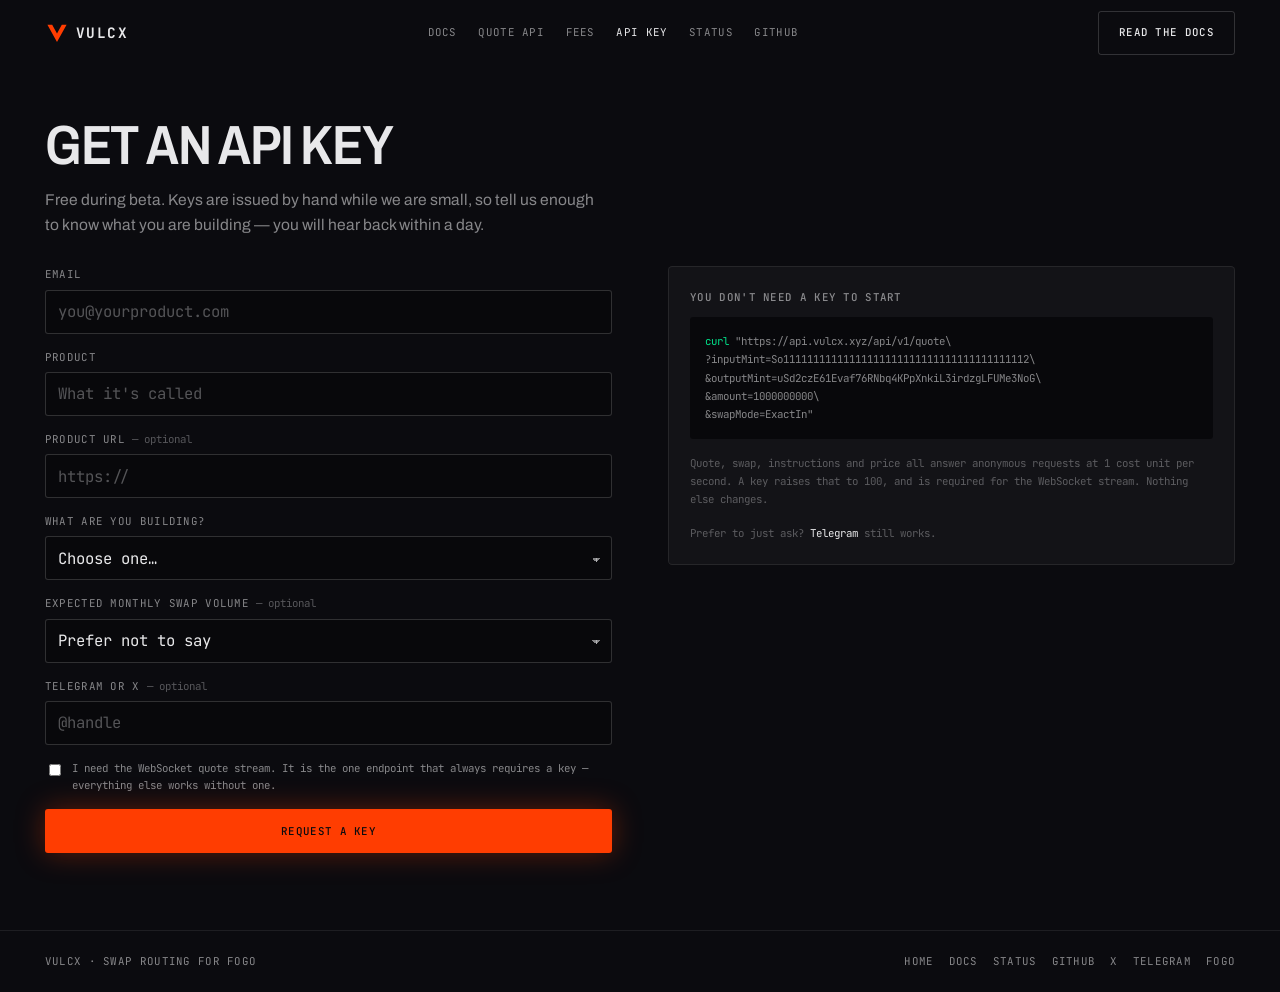
==== api-key/index.html @ 94f8bbf4 "Add the API-key request form Replaces "ask on Telegram" as the front door for a key. Posts to POST /" ====
<!doctype html>
<html lang="en">
<head>
<meta charset="utf-8">
<meta name="viewport" content="width=device-width, initial-scale=1">
<title>Get an API key — Vulcx</title>
<meta name="description" content="Request a free Vulcx API key. You do not need one to start — quote, swap, instructions and price all answer anonymous requests.">
<link rel="canonical" href="https://vulcx.xyz/api-key/">
<meta name="robots" content="index, follow">

<meta property="og:type" content="website">
<meta property="og:site_name" content="Vulcx">
<meta property="og:url" content="https://vulcx.xyz/api-key/">
<meta property="og:title" content="Get an API key — Vulcx">
<meta property="og:description" content="Free during beta. You do not need a key to start.">
<meta property="og:image" content="https://vulcx.xyz/assets/og.png">
<meta name="twitter:card" content="summary_large_image">
<meta name="twitter:site" content="@vulcx_xyz">

<link rel="icon" href="/favicon.ico" sizes="any">
<link rel="icon" href="/assets/icon-512.png" type="image/png" sizes="512x512">
<link rel="apple-touch-icon" href="/assets/apple-touch-icon.png">

<link rel="preconnect" href="https://fonts.googleapis.com">
<link rel="preconnect" href="https://fonts.gstatic.com" crossorigin>
<link rel="stylesheet" href="https://fonts.googleapis.com/css2?family=Archivo:wdth,wght@62..125,400..700&family=JetBrains+Mono:wght@400;500;700&display=swap">
<link rel="stylesheet" href="/design/tokens.css">

<style>
  *, *::before, *::after { box-sizing: border-box; }

  body { margin: 0;
    background: var(--vx-bg);
    color: var(--vx-fg);
    font-family: var(--vx-font-ui);
    font-size: var(--vx-text-body);
    line-height: 1.6;
    -webkit-font-smoothing: antialiased;
    display: flex; flex-direction: column; min-height: 100vh; }

  a { color: var(--vx-fg); text-decoration: none;
      transition: color var(--vx-dur) var(--vx-ease); }
  a:hover { color: var(--vx-ember); }

  h1 { font-family: var(--vx-font-display); font-weight: 600;
       letter-spacing: var(--vx-track-tight); margin: 0;
       font-size: var(--vx-text-h1); line-height: 0.94;
       font-stretch: var(--vx-wdth-display); text-transform: uppercase; }

  .shell { width: 100%; max-width: 104rem; margin: 0 auto;
           padding-inline: var(--vx-space-5); }

  /* nav / footer copied from index.html so the pages sit flush */
  .nav-in { display: flex; align-items: center; justify-content: space-between;
            gap: var(--vx-space-4); padding-block: var(--vx-space-2); }
  .brand { display: flex; align-items: center; gap: 0.6rem; }
  .brand span { font-family: var(--vx-font-mono); font-size: 1.2rem; font-weight: 700;
                letter-spacing: 0.1em; color: var(--vx-fg); }
  .nav-links { display: flex; align-items: center; gap: var(--vx-space-4); }
  .nav-links a { font-family: var(--vx-font-mono); font-size: var(--vx-text-label);
                 letter-spacing: var(--vx-track-label); text-transform: uppercase;
                 color: var(--vx-fg-muted); }
  .nav-links a:hover, .nav-links a[aria-current="page"] { color: var(--vx-fg); }

  .btn { display: inline-flex; align-items: center; justify-content: center; gap: 0.6rem;
         font-family: var(--vx-font-mono); font-size: var(--vx-text-label); font-weight: 500;
         letter-spacing: var(--vx-track-label); text-transform: uppercase;
         border-radius: var(--vx-r-chip); padding: 0.95rem 1.7rem; min-height: 44px;
         border: 1px solid transparent; cursor: pointer; white-space: nowrap;
         transition: background-color var(--vx-dur) var(--vx-ease),
                     border-color var(--vx-dur) var(--vx-ease); }
  .btn-primary { background: var(--vx-ember); color: var(--vx-fg-invert); box-shadow: var(--vx-mint-glow); }
  .btn-primary:hover { background: #FF5A28; }
  .btn-primary[disabled] { opacity: 0.55; cursor: default; box-shadow: none; }
  .btn-ghost { border-color: var(--vx-hairline-firm); color: var(--vx-fg); }
  .btn-ghost:hover { border-color: var(--vx-ember); color: var(--vx-ember); }

  footer { border-top: 1px solid var(--vx-hairline);
           padding-block: var(--vx-space-4); margin-top: auto; }
  .foot-in { display: flex; align-items: center; justify-content: space-between;
             gap: var(--vx-space-3); flex-wrap: wrap; }
  .foot-in a, .foot-in span { font-family: var(--vx-font-mono);
    font-size: var(--vx-text-label); letter-spacing: var(--vx-track-label);
    text-transform: uppercase; color: var(--vx-fg-muted); }
  .foot-in a:hover { color: var(--vx-ember); }
  .foot-links { display: flex; gap: var(--vx-space-3); flex-wrap: wrap; }

  /* ---- page ---- */
  main { padding-block: var(--vx-space-7) var(--vx-section); }
  .cols { display: grid; grid-template-columns: minmax(0, 1fr) minmax(0, 1fr);
          gap: var(--vx-space-7); align-items: start; margin-top: var(--vx-space-5); }

  .lede { max-width: 46rem; margin-top: var(--vx-space-3); color: var(--vx-fg-muted); }

  /* The "you don't need this" panel is deliberately the first thing beside
     the form. A key wall before the first call loses more integrations than
     any pricing page does. */
  .no-key { border: 1px solid var(--vx-hairline); border-radius: var(--vx-r-card);
            background: var(--vx-bg-raised); padding: var(--vx-space-4); }
  .no-key h2 { font-family: var(--vx-font-mono); font-size: var(--vx-text-label);
               letter-spacing: var(--vx-track-label); text-transform: uppercase;
               color: var(--vx-fg-muted); margin: 0 0 var(--vx-space-2); font-weight: 500; }
  pre { margin: 0; padding: var(--vx-space-3); overflow-x: auto;
        background: var(--vx-bg-inset); border-radius: var(--vx-r-chip);
        font-family: var(--vx-font-mono); font-size: var(--vx-text-label);
        line-height: 1.7; color: var(--vx-fg-muted); }
  pre .k { color: var(--vx-accent-2); }
  .no-key p { font-size: var(--vx-text-label); font-family: var(--vx-font-mono);
              color: var(--vx-fg-faint); line-height: 1.7; margin: var(--vx-space-3) 0 0; }

  form { display: flex; flex-direction: column; gap: var(--vx-space-3); }
  .field { display: flex; flex-direction: column; gap: 0.5rem; }
  label { font-family: var(--vx-font-mono); font-size: var(--vx-text-label);
          letter-spacing: var(--vx-track-label); text-transform: uppercase;
          color: var(--vx-fg-muted); }
  label .opt { text-transform: none; letter-spacing: 0; color: var(--vx-fg-faint); }

  input[type="text"], input[type="email"], input[type="url"], select {
    width: 100%; padding: 0.85rem 1rem; min-height: 44px;
    background: var(--vx-bg-inset); color: var(--vx-fg);
    border: 1px solid var(--vx-hairline-firm); border-radius: var(--vx-r-chip);
    font-family: var(--vx-font-mono); font-size: var(--vx-text-body);
    transition: border-color var(--vx-dur) var(--vx-ease); }
  input:focus, select:focus { outline: none; border-color: var(--vx-ember); }
  input::placeholder { color: var(--vx-fg-faint); }
  select { appearance: none; cursor: pointer;
           background-image: linear-gradient(45deg, transparent 50%, var(--vx-fg-muted) 50%),
                             linear-gradient(135deg, var(--vx-fg-muted) 50%, transparent 50%);
           background-position: calc(100% - 1.2rem) 55%, calc(100% - 0.85rem) 55%;
           background-size: 0.4rem 0.4rem, 0.4rem 0.4rem; background-repeat: no-repeat; }
  select option { background: var(--vx-bg-raised); color: var(--vx-fg); }

  .check { display: flex; align-items: flex-start; gap: 0.7rem; cursor: pointer; }
  .check input { margin-top: 0.35rem; accent-color: var(--vx-ember); width: 1rem; height: 1rem; }
  .check span { font-size: var(--vx-text-label); font-family: var(--vx-font-mono);
                color: var(--vx-fg-muted); line-height: 1.6; text-transform: none;
                letter-spacing: 0; }

  /* Honeypot: off-screen rather than display:none, which some bots skip. */
  .hp { position: absolute; left: -9999px; width: 1px; height: 1px;
        overflow: hidden; }

  .msg { font-family: var(--vx-font-mono); font-size: var(--vx-text-label);
         line-height: 1.7; padding: var(--vx-space-3);
         border-radius: var(--vx-r-chip); border: 1px solid var(--vx-hairline-firm); }
  .msg.err { border-color: var(--vx-danger); color: var(--vx-fg); }
  .msg.ok  { border-color: var(--vx-success); color: var(--vx-fg); }
  .msg[hidden] { display: none; }

  .done { border: 1px solid var(--vx-success); border-radius: var(--vx-r-card);
          background: var(--vx-bg-raised); padding: var(--vx-space-4); }
  .done h2 { font-family: var(--vx-font-display); font-size: var(--vx-text-h3);
             margin: 0 0 var(--vx-space-2); }
  .done p { color: var(--vx-fg-muted); margin: 0 0 var(--vx-space-3); }

  @media (max-width: 860px) {
    h1 { font-size: 3rem; }
    .shell { padding-inline: 1.3rem; }
    .nav-links { display: none; }
    .cols { grid-template-columns: 1fr; gap: var(--vx-space-5); }
  }
  @media (prefers-reduced-motion: reduce) { * { animation: none !important; transition: none !important; } }
</style>
</head>
<body>

<nav class="nav">
  <div class="shell nav-in">
    <a class="brand" href="/">
      <svg width="24" height="24" viewBox="0 0 24 24" fill="none" aria-hidden="true">
        <path fill="#FF3D01" d="M2.4 3.8 12 21.1 21.6 3.8h-4.8L12 12.5 7.2 3.8Z"/>
      </svg>
      <span>VULCX</span>
    </a>
    <div class="nav-links">
      <a href="https://docs.vulcx.xyz">Docs</a>
      <a href="/#endpoints">Quote API</a>
      <a href="/#fees">Fees</a>
      <a href="/api-key/" aria-current="page">API key</a>
      <a href="/status/">Status</a>
      <a href="https://github.com/vulcx">GitHub</a>
    </div>
    <a class="btn btn-ghost" href="https://docs.vulcx.xyz">Read the docs</a>
  </div>
</nav>

<main class="shell">
  <h1>Get an API key</h1>
  <p class="lede">Free during beta. Keys are issued by hand while we are small, so tell us
    enough to know what you are building — you will hear back within a day.</p>

  <div class="cols">
    <div>
      <form id="form" novalidate>
        <div class="field">
          <label for="email">Email</label>
          <input id="email" name="email" type="email" required autocomplete="email"
                 placeholder="you@yourproduct.com">
        </div>

        <div class="field">
          <label for="productName">Product</label>
          <input id="productName" name="productName" type="text" required maxlength="120"
                 placeholder="What it's called">
        </div>

        <div class="field">
          <label for="productUrl">Product URL <span class="opt">— optional</span></label>
          <input id="productUrl" name="productUrl" type="url" maxlength="300"
                 placeholder="https://">
        </div>

        <div class="field">
          <label for="buildType">What are you building?</label>
          <select id="buildType" name="buildType" required>
            <option value="">Choose one…</option>
            <option value="wallet">A wallet with a swap surface</option>
            <option value="terminal_bot">A trading terminal or bot</option>
            <option value="data">A data or analytics product with a trade button</option>
            <option value="protocol">A protocol that needs routing internally</option>
            <option value="small_dapp">A dApp, launchpad, or NFT tooling</option>
            <option value="personal">A personal project, or just trying it out</option>
          </select>
        </div>

        <div class="field">
          <label for="volumeBand">Expected monthly swap volume <span class="opt">— optional</span></label>
          <select id="volumeBand" name="volumeBand">
            <option value="">Prefer not to say</option>
            <option value="under-10k">Under $10k</option>
            <option value="10k-100k">$10k – $100k</option>
            <option value="100k-1m">$100k – $1M</option>
            <option value="over-1m">Over $1M</option>
          </select>
        </div>

        <div class="field">
          <label for="contact">Telegram or X <span class="opt">— optional</span></label>
          <input id="contact" name="contact" type="text" maxlength="120" placeholder="@handle">
        </div>

        <label class="check">
          <input id="needsStream" name="needsStream" type="checkbox">
          <span>I need the WebSocket quote stream. It is the one endpoint that always
                requires a key — everything else works without one.</span>
        </label>

        <div class="hp" aria-hidden="true">
          <label for="website">Leave this field empty</label>
          <input id="website" name="website" type="text" tabindex="-1" autocomplete="off">
        </div>

        <div class="msg err" id="error" role="alert" hidden></div>

        <button class="btn btn-primary" id="submit" type="submit">Request a key</button>
      </form>

      <div class="done" id="done" hidden>
        <h2>Request received.</h2>
        <p id="doneNote">We will email the key within a day. In the meantime the API
          already works without one — the call on the right runs right now.</p>
        <a class="btn btn-ghost" href="https://docs.vulcx.xyz/get-started/introduction">Start reading</a>
      </div>
    </div>

    <aside class="no-key">
      <h2>You don't need a key to start</h2>
      <pre><span class="k">curl</span> "https://api.vulcx.xyz/api/v1/quote\
?inputMint=So11111111111111111111111111111111111111112\
&amp;outputMint=uSd2czE61Evaf76RNbq4KPpXnkiL3irdzgLFUMe3NoG\
&amp;amount=1000000000\
&amp;swapMode=ExactIn"</pre>
      <p>Quote, swap, instructions and price all answer anonymous requests at 1 cost
         unit per second. A key raises that to 100, and is required for the WebSocket
         stream. Nothing else changes.</p>
      <p>Prefer to just ask? <a href="https://t.me/vulcxsupport">Telegram</a> still works.</p>
    </aside>
  </div>
</main>

<footer>
  <div class="shell foot-in">
    <span>Vulcx · Swap routing for Fogo</span>
    <div class="foot-links">
      <a href="/">Home</a>
      <a href="https://docs.vulcx.xyz">Docs</a>
      <a href="/status/">Status</a>
      <a href="https://github.com/vulcx" rel="me">GitHub</a>
      <a href="https://x.com/vulcx_xyz" rel="me">X</a>
      <a href="https://t.me/vulcxsupport" rel="me">Telegram</a>
      <a href="https://fogo.io">Fogo</a>
    </div>
  </div>
</footer>

<script>
(function () {
  'use strict';

  var ENDPOINT = 'https://license.vulcx.xyz/key-requests';

  var form   = document.getElementById('form');
  var errBox = document.getElementById('error');
  var done   = document.getElementById('done');
  var submit = document.getElementById('submit');

  function fail(msg) {
    errBox.textContent = msg;
    errBox.hidden = false;
  }

  form.addEventListener('submit', function (e) {
    e.preventDefault();
    errBox.hidden = true;

    var payload = {
      email:       document.getElementById('email').value.trim(),
      productName: document.getElementById('productName').value.trim(),
      productUrl:  document.getElementById('productUrl').value.trim(),
      buildType:   document.getElementById('buildType').value,
      volumeBand:  document.getElementById('volumeBand').value,
      contact:     document.getElementById('contact').value.trim(),
      needsStream: document.getElementById('needsStream').checked,
      website:     document.getElementById('website').value
    };

    // Check here too so an obvious miss costs no round trip; the server
    // validates the same things regardless.
    if (!payload.email || payload.email.indexOf('@') < 1) {
      return fail('A valid email is required — it is where the key goes.');
    }
    if (!payload.productName) { return fail('Tell us what the product is called.'); }
    if (!payload.buildType)   { return fail('Pick what you are building.'); }

    submit.disabled = true;
    submit.textContent = 'Sending…';

    fetch(ENDPOINT, {
      method: 'POST',
      headers: { 'Content-Type': 'application/json' },
      body: JSON.stringify(payload)
    })
      .then(function (r) {
        return r.json().catch(function () { return {}; }).then(function (body) {
          if (r.ok) { return body; }
          throw new Error(body.error || ('Request failed (' + r.status + ')'));
        });
      })
      .then(function () {
        form.hidden = true;
        done.hidden = false;
        done.scrollIntoView({ block: 'nearest' });
      })
      .catch(function (err) {
        submit.disabled = false;
        submit.textContent = 'Request a key';
        fail(err.message + ' — or just ask on Telegram: t.me/vulcxsupport');
      });
  });
})();
</script>

</body>
</html>
---- design/tokens.css ----
/* Vulcx design tokens — dark terminal.
   Rewritten 2026-08-29. Third system: the light editorial pass (x402.org) is
   reverted. It failed for a specific reason worth recording — every surface
   was white separated by 13%-opacity hairlines, so the page had no mass and
   no focal point, and a 400-weight serif reads "neutral standard" when this
   product competes on execution quality.

   What survived from that pass: the stat row, code-as-proof, and the habit of
   flat surfaces over glass. What came back: a dark ground and the ember.

   This is NOT the original #080420 Fogo system. That indigo was soft and
   brand-inherited; this ground is near-black and harder, and the ember is the
   only chromatic thing above the fold. Density is the point — a router is
   judged on numbers, so the page is built to carry them.

   Token NAMES are unchanged across all three systems so swap-panel.js (which
   reads --vx-accent-1..4) and the page CSS keep resolving. Role notes below. */

:root {
  /* ---- Fluid root. Everything below is rem, so the page scales as one unit.
         0.787vw ≈ 11.9px @ 1512. Unchanged across all three systems. ---- */
  font-size: clamp(0.75rem, 0.787vw, 1rem);

  /* ---- Ground ---- */
  --vx-bg:            #0B0B0F;   /* near-black, faintly cool */
  --vx-bg-raised:     #131317;   /* cards, the lit panel */
  --vx-bg-inset:      #08080B;   /* code wells, input rows — recessed, not raised */
  --vx-bg-invert:     #E8E8EA;
  --vx-glass:         #131317;   /* flat fill; the name is historical */
  --vx-hairline:      rgba(255, 255, 255, 0.08);
  --vx-hairline-firm: rgba(255, 255, 255, 0.16);

  /* ---- Ember. Back to full saturation: #FF3D01 needed darkening to hold on
         white, and does not here. It is the only accent above the fold. ---- */
  --vx-ember:         #FF3D01;
  --vx-ember-soft:    rgba(255, 61, 1, 0.12);
  --vx-ember-glow:    0 0 3rem rgba(255, 61, 1, 0.30);

  /* ---- Strong fill. On this ground the "execute" colour is the ember, so
         --vx-mint (the fill role) and --vx-ember coincide. Kept separate
         because they diverge again in any light system. ---- */
  --vx-mint:          #FF3D01;
  --vx-mint-text:     #FF7A47;
  --vx-mint-glow:     0 0 2.4rem rgba(255, 61, 1, 0.34);

  /* ---- Ink. Off-white, not #FFF: pure white on near-black vibrates. ---- */
  --vx-fg:            #E8E8EA;
  --vx-fg-muted:      rgba(232, 232, 234, 0.56);
  --vx-fg-faint:      rgba(232, 232, 234, 0.34);
  --vx-fg-invert:     #0B0B0F;

  /* ---- Route / chart accents (use in this order).
         Deliberately excludes the ember: a leg tinted like the CTA competes
         with it. These are the four hues that stay legible on #131317. ---- */
  --vx-accent-1:      #3D8BFF;
  --vx-accent-2:      #00E28A;
  --vx-accent-3:      #C77DFF;
  --vx-accent-4:      #FFB800;

  /* ---- Semantic. Warnings are amber, not ember — an ember warning on this
         page looks like a call to action. ---- */
  --vx-success:       #00E28A;
  --vx-warn:          #FFB800;
  --vx-danger:        #FF3D01;

  /* ---- Signature: the ember rail down the left edge of the hero, and the
         bloom behind the live panel. Both motivated by the panel being the
         only thing on the page that is actually running. ---- */
  --vx-rail:          linear-gradient(180deg, #FF3D01 0%, rgba(255,61,1,0) 82%);
  --vx-horizon:       radial-gradient(60% 60% at 62% 42%,
                        rgba(255,61,1,0.16) 0%, rgba(255,61,1,0) 70%);

  /* ---- Type ----
         Archivo carries a width axis, so the display face can be condensed
         without a second family. JetBrains Mono for anything the machine
         said — which on this page is most of the interface. */
  --vx-font-display: "Archivo", "Helvetica Neue", system-ui, sans-serif;
  --vx-font-ui:      "Archivo", system-ui, -apple-system, sans-serif;
  --vx-font-mono:    "JetBrains Mono", ui-monospace, "SF Mono", monospace;

  --vx-wdth-display: 82%;  /* condensed, for the hero */
  --vx-wdth-head:    88%;  /* section heads sit between display and UI */
  --vx-wdth-ui:      100%;

  --vx-text-display: 6.4rem;   /* ~76px */
  --vx-text-h1:      4.6rem;   /* ~55px */
  --vx-text-h2:      3.0rem;   /* ~36px */
  --vx-text-h3:      1.55rem;  /* ~18px */
  --vx-text-body:    1.3rem;   /* ~15px — denser than the editorial pass */
  --vx-text-label:   0.9rem;   /* ~11px */
  --vx-text-num:     1.25rem;  /* ~15px */

  --vx-track-tight:  -0.022em;
  --vx-track-label:   0.12em;

  /* ---- Space. Tighter than either previous system: the editorial pass left
         190px between sections of short copy and the page read as thin. ---- */
  --vx-space-1: 0.55rem;  --vx-space-2: 0.9rem;  --vx-space-3: 1.25rem;
  --vx-space-4: 1.8rem;   --vx-space-5: 2.4rem;  --vx-space-6: 3.4rem;
  --vx-space-7: 4.6rem;
  --vx-section:  6.4rem;
  --vx-section-hero: 7.5rem;

  /* ---- Radii. Terminal, so nearly square. ---- */
  --vx-r-pill:  999px;    /* dots, tracks, status chips only */
  --vx-r-card:  0.35rem;
  --vx-r-panel: 0.35rem;
  --vx-r-chip:  0.25rem;

  /* ---- Motion. Fast — this register should feel like a tool, not a page. ---- */
  --vx-ease: cubic-bezier(0.22, 1, 0.36, 1);
  --vx-dur:  0.18s;
}

/* Every number on the page. Quotes must not reflow while refreshing. */
.vx-num {
  font-family: var(--vx-font-mono);
  font-variant-numeric: tabular-nums;
  font-size: var(--vx-text-num);
  font-weight: 500;
}

/* Uppercase micro-label — mono again. In the editorial system this moved to a
   tracked-out sans; here mono is the interface voice and it moves back. */
.vx-label {
  font-family: var(--vx-font-mono);
  font-size: var(--vx-text-label);
  font-weight: 500;
  letter-spacing: var(--vx-track-label);
  text-transform: uppercase;
}
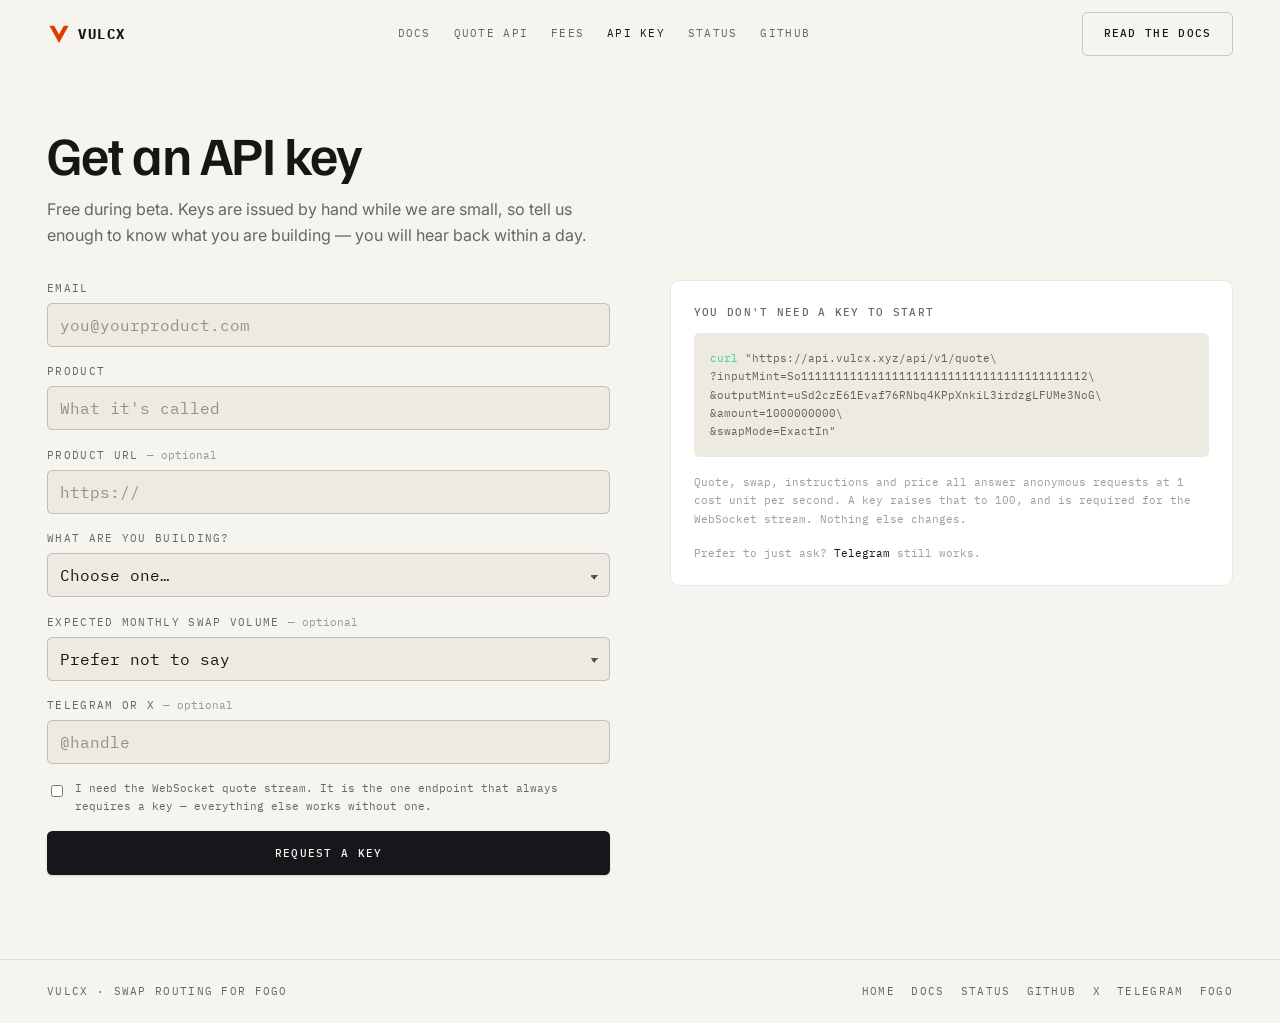
==== commit 99af7588: "Fourth system: warm paper, dark anchor The dark terminal was competent and completely anonymous. Its" ====
--- a/api-key/index.html
+++ b/api-key/index.html
@@ -23,7 +23,7 @@
 
 <link rel="preconnect" href="https://fonts.googleapis.com">
 <link rel="preconnect" href="https://fonts.gstatic.com" crossorigin>
-<link rel="stylesheet" href="https://fonts.googleapis.com/css2?family=Archivo:wdth,wght@62..125,400..700&family=JetBrains+Mono:wght@400;500;700&display=swap">
+<link rel="stylesheet" href="https://fonts.googleapis.com/css2?family=Familjen+Grotesk:wght@400;500;600;700&family=Inter:wght@400;500;600&family=IBM+Plex+Mono:wght@400;500&display=swap">
 <link rel="stylesheet" href="/design/tokens.css">
 
 <style>
@@ -44,8 +44,8 @@
 
   h1 { font-family: var(--vx-font-display); font-weight: 600;
        letter-spacing: var(--vx-track-tight); margin: 0;
-       font-size: var(--vx-text-h1); line-height: 0.94;
-       font-stretch: var(--vx-wdth-display); text-transform: uppercase; }
+       font-size: var(--vx-text-h1); line-height: 0.98;
+       font-stretch: var(--vx-wdth-display); }
 
   .shell { width: 100%; max-width: 104rem; margin: 0 auto;
            padding-inline: var(--vx-space-5); }
@@ -69,8 +69,8 @@
          border: 1px solid transparent; cursor: pointer; white-space: nowrap;
          transition: background-color var(--vx-dur) var(--vx-ease),
                      border-color var(--vx-dur) var(--vx-ease); }
-  .btn-primary { background: var(--vx-ember); color: var(--vx-fg-invert); box-shadow: var(--vx-mint-glow); }
-  .btn-primary:hover { background: #FF5A28; }
+  .btn-primary { background: var(--vx-mint); color: var(--vx-fg-invert); box-shadow: var(--vx-mint-glow); }
+  .btn-primary:hover { background: #2A2830; }
   .btn-primary[disabled] { opacity: 0.55; cursor: default; box-shadow: none; }
   .btn-ghost { border-color: var(--vx-hairline-firm); color: var(--vx-fg); }
   .btn-ghost:hover { border-color: var(--vx-ember); color: var(--vx-ember); }
@@ -109,6 +109,10 @@
               color: var(--vx-fg-faint); line-height: 1.7; margin: var(--vx-space-3) 0 0; }
 
   form { display: flex; flex-direction: column; gap: var(--vx-space-3); }
+  /* An explicit display beats the UA stylesheet's [hidden]{display:none},
+     so `form.hidden = true` leaves the form on screen next to the success
+     panel unless this says otherwise. Same reason .msg[hidden] exists. */
+  form[hidden] { display: none; }
   .field { display: flex; flex-direction: column; gap: 0.5rem; }
   label { font-family: var(--vx-font-mono); font-size: var(--vx-text-label);
           letter-spacing: var(--vx-track-label); text-transform: uppercase;
@@ -168,7 +172,7 @@
   <div class="shell nav-in">
     <a class="brand" href="/">
       <svg width="24" height="24" viewBox="0 0 24 24" fill="none" aria-hidden="true">
-        <path fill="#FF3D01" d="M2.4 3.8 12 21.1 21.6 3.8h-4.8L12 12.5 7.2 3.8Z"/>
+        <path fill="#E23A00" d="M2.4 3.8 12 21.1 21.6 3.8h-4.8L12 12.5 7.2 3.8Z"/>
       </svg>
       <span>VULCX</span>
     </a>
--- a/design/tokens.css
+++ b/design/tokens.css
@@ -1,113 +1,127 @@
-/* Vulcx design tokens — dark terminal.
-   Rewritten 2026-08-29. Third system: the light editorial pass (x402.org) is
-   reverted. It failed for a specific reason worth recording — every surface
-   was white separated by 13%-opacity hairlines, so the page had no mass and
-   no focal point, and a 400-weight serif reads "neutral standard" when this
-   product competes on execution quality.
+/* Vulcx design tokens — warm paper, dark anchor.
+   Rewritten 2026-09-02. Fourth system.
 
-   What survived from that pass: the stat row, code-as-proof, and the habit of
-   flat surfaces over glass. What came back: a dark ground and the ember.
+   Why this one. The third system (near-black #0B0B0F, Archivo condensed
+   uppercase, one hot ember) was competent and completely anonymous: Archivo
+   was display AND body AND section head, differing only by size, width axis
+   and case — one voice at three volumes, no typographic contrast — over the
+   most-copied palette of the era. Nothing in it said routing, or Fogo, or
+   Vulcx.
 
-   This is NOT the original #080420 Fogo system. That indigo was soft and
-   brand-inherited; this ground is near-black and harder, and the ember is the
-   only chromatic thing above the fold. Density is the point — a router is
-   judged on numbers, so the page is built to carry them.
+   The second system failed for a different reason worth not repeating: it was
+   pure white with 13%-opacity hairlines, so the page had no mass and no focal
+   point. The fix for that is not "go dark again". It is to give a light page
+   one heavy object. Here that object is the live quote panel, which is a
+   scoped dark island (see the #swap-panel block at the bottom) — the mass and
+   the focal point are the same element, and it is the element that proves the
+   product works.
 
-   Token NAMES are unchanged across all three systems so swap-panel.js (which
-   reads --vx-accent-1..4) and the page CSS keep resolving. Role notes below. */
+   Type now carries the character, because it is the cheapest thing that
+   cannot be copied by changing three hex values:
+     display  Familjen Grotesk  — real letterforms, set lowercase, never
+                                  condensed-uppercase
+     ui       Inter             — neutral on purpose; long copy must not fight
+     mono     IBM Plex Mono     — data, labels, anything the machine said
+
+   Token NAMES are unchanged across all four systems, so swap-panel.js (which
+   writes var(--vx-accent-1..4) into inline styles) keeps resolving. Roles
+   move; names do not. */
 
 :root {
   /* ---- Fluid root. Everything below is rem, so the page scales as one unit.
-         0.787vw ≈ 11.9px @ 1512. Unchanged across all three systems. ---- */
+         0.787vw ≈ 11.9px @ 1512. Unchanged across all four systems. ---- */
   font-size: clamp(0.75rem, 0.787vw, 1rem);
 
-  /* ---- Ground ---- */
-  --vx-bg:            #0B0B0F;   /* near-black, faintly cool */
-  --vx-bg-raised:     #131317;   /* cards, the lit panel */
-  --vx-bg-inset:      #08080B;   /* code wells, input rows — recessed, not raised */
-  --vx-bg-invert:     #E8E8EA;
-  --vx-glass:         #131317;   /* flat fill; the name is historical */
-  --vx-hairline:      rgba(255, 255, 255, 0.08);
-  --vx-hairline-firm: rgba(255, 255, 255, 0.16);
+  /* ---- Ground. Warm, not white: #FFF with hairlines is what failed. ---- */
+  --vx-bg:            #F6F4EF;   /* paper */
+  --vx-bg-raised:     #FFFFFF;   /* cards sit above the paper */
+  --vx-bg-inset:      #EDEAE2;   /* recessed — input rows, code wells */
+  --vx-bg-invert:     #17161A;   /* the anchor: panels that must carry weight */
+  --vx-glass:         #FFFFFF;   /* flat fill; the name is historical */
+  --vx-hairline:      rgba(23, 22, 26, 0.10);
+  --vx-hairline-firm: rgba(23, 22, 26, 0.20);
 
-  /* ---- Ember. Back to full saturation: #FF3D01 needed darkening to hold on
-         white, and does not here. It is the only accent above the fold. ---- */
-  --vx-ember:         #FF3D01;
-  --vx-ember-soft:    rgba(255, 61, 1, 0.12);
-  --vx-ember-glow:    0 0 3rem rgba(255, 61, 1, 0.30);
+  /* ---- Ember. Still the brand mark, but it is now a highlighter, not a
+         floodlight: eyebrows, active states, the logo. Primary buttons are
+         ink, because on paper a solid dark block reads more expensive than a
+         saturated one. ---- */
+  --vx-ember:         #E23A00;   /* a shade deeper than #FF3D01 — that value
+                                    was tuned for near-black and vibrates on
+                                    paper */
+  --vx-ember-soft:    rgba(226, 58, 0, 0.10);
+  --vx-ember-glow:    none;      /* glows belong to dark grounds */
 
-  /* ---- Strong fill. On this ground the "execute" colour is the ember, so
-         --vx-mint (the fill role) and --vx-ember coincide. Kept separate
-         because they diverge again in any light system. ---- */
-  --vx-mint:          #FF3D01;
-  --vx-mint-text:     #FF7A47;
-  --vx-mint-glow:     0 0 2.4rem rgba(255, 61, 1, 0.34);
+  /* ---- Strong fill. On paper the "execute" colour is ink, not ember. ---- */
+  --vx-mint:          #17161A;
+  --vx-mint-text:     #B02D00;
+  --vx-mint-glow:     0 1px 2px rgba(23, 22, 26, 0.16);
 
-  /* ---- Ink. Off-white, not #FFF: pure white on near-black vibrates. ---- */
-  --vx-fg:            #E8E8EA;
-  --vx-fg-muted:      rgba(232, 232, 234, 0.56);
-  --vx-fg-faint:      rgba(232, 232, 234, 0.34);
-  --vx-fg-invert:     #0B0B0F;
+  /* ---- Ink. Warm near-black; pure #000 on warm paper looks like a hole. ---- */
+  --vx-fg:            #171614;
+  --vx-fg-muted:      rgba(23, 22, 20, 0.64);
+  --vx-fg-faint:      rgba(23, 22, 20, 0.42);
+  --vx-fg-invert:     #F6F4EF;
 
-  /* ---- Route / chart accents (use in this order).
-         Deliberately excludes the ember: a leg tinted like the CTA competes
-         with it. These are the four hues that stay legible on #131317. ---- */
-  --vx-accent-1:      #3D8BFF;
-  --vx-accent-2:      #00E28A;
-  --vx-accent-3:      #C77DFF;
-  --vx-accent-4:      #FFB800;
+  /* ---- Route / chart accents (use in this order). These are read by
+         swap-panel.js and render inside the dark panel, so they are tuned
+         against #17161A, not against the paper. ---- */
+  --vx-accent-1:      #5B8DEF;
+  --vx-accent-2:      #34D399;
+  --vx-accent-3:      #C08BFF;
+  --vx-accent-4:      #F5B544;
 
-  /* ---- Semantic. Warnings are amber, not ember — an ember warning on this
-         page looks like a call to action. ---- */
-  --vx-success:       #00E28A;
-  --vx-warn:          #FFB800;
-  --vx-danger:        #FF3D01;
+  /* ---- Semantic, tuned for ink on paper. The panel overrides these below
+         with lighter values, because the same green that reads correct on
+         paper disappears on #17161A. ---- */
+  --vx-success:       #0F7A52;
+  --vx-warn:          #8A5A00;
+  --vx-danger:        #C0300A;
 
-  /* ---- Signature: the ember rail down the left edge of the hero, and the
-         bloom behind the live panel. Both motivated by the panel being the
-         only thing on the page that is actually running. ---- */
-  --vx-rail:          linear-gradient(180deg, #FF3D01 0%, rgba(255,61,1,0) 82%);
-  --vx-horizon:       radial-gradient(60% 60% at 62% 42%,
-                        rgba(255,61,1,0.16) 0%, rgba(255,61,1,0) 70%);
+  /* ---- Signature. The rail is a thin ember edge on the hero; the horizon is
+         a warm bloom, kept very low — on paper anything stronger reads as a
+         printing error rather than a light source. ---- */
+  --vx-rail:          linear-gradient(180deg, #E23A00 0%, rgba(226,58,0,0) 78%);
+  --vx-horizon:       radial-gradient(58% 58% at 64% 38%,
+                        rgba(226, 58, 0, 0.045) 0%, rgba(226, 58, 0, 0) 70%);
 
-  /* ---- Type ----
-         Archivo carries a width axis, so the display face can be condensed
-         without a second family. JetBrains Mono for anything the machine
-         said — which on this page is most of the interface. */
-  --vx-font-display: "Archivo", "Helvetica Neue", system-ui, sans-serif;
-  --vx-font-ui:      "Archivo", system-ui, -apple-system, sans-serif;
-  --vx-font-mono:    "JetBrains Mono", ui-monospace, "SF Mono", monospace;
+  /* ---- Type. Three families, three jobs — that separation is the point. ---- */
+  --vx-font-display: "Familjen Grotesk", "Helvetica Neue", system-ui, sans-serif;
+  --vx-font-ui:      "Inter", system-ui, -apple-system, sans-serif;
+  --vx-font-mono:    "IBM Plex Mono", ui-monospace, "SF Mono", monospace;
 
-  --vx-wdth-display: 82%;  /* condensed, for the hero */
-  --vx-wdth-head:    88%;  /* section heads sit between display and UI */
-  --vx-wdth-ui:      100%;
+  /* Familjen Grotesk has no width axis. The tokens stay so every existing
+     `font-stretch: var(--vx-wdth-*)` keeps parsing; they are simply inert. */
+  --vx-wdth-display: normal;
+  --vx-wdth-head:    normal;
+  --vx-wdth-ui:      normal;
 
-  --vx-text-display: 6.4rem;   /* ~76px */
-  --vx-text-h1:      4.6rem;   /* ~55px */
-  --vx-text-h2:      3.0rem;   /* ~36px */
+  --vx-text-display: 6.0rem;   /* ~71px */
+  --vx-text-h1:      4.5rem;   /* ~54px */
+  --vx-text-h2:      2.85rem;  /* ~34px */
   --vx-text-h3:      1.55rem;  /* ~18px */
-  --vx-text-body:    1.3rem;   /* ~15px — denser than the editorial pass */
+  --vx-text-body:    1.34rem;  /* ~16px — Inter needs a touch more than Archivo */
   --vx-text-label:   0.9rem;   /* ~11px */
   --vx-text-num:     1.25rem;  /* ~15px */
 
-  --vx-track-tight:  -0.022em;
+  --vx-track-tight:  -0.028em; /* Familjen takes more negative tracking */
   --vx-track-label:   0.12em;
 
-  /* ---- Space. Tighter than either previous system: the editorial pass left
-         190px between sections of short copy and the page read as thin. ---- */
-  --vx-space-1: 0.55rem;  --vx-space-2: 0.9rem;  --vx-space-3: 1.25rem;
-  --vx-space-4: 1.8rem;   --vx-space-5: 2.4rem;  --vx-space-6: 3.4rem;
-  --vx-space-7: 4.6rem;
-  --vx-section:  6.4rem;
-  --vx-section-hero: 7.5rem;
+  /* ---- Space. Slightly looser than the dark system: light grounds need more
+         air before density reads as clutter rather than as rigour. ---- */
+  --vx-space-1: 0.6rem;   --vx-space-2: 1.0rem;  --vx-space-3: 1.35rem;
+  --vx-space-4: 1.9rem;   --vx-space-5: 2.6rem;  --vx-space-6: 3.6rem;
+  --vx-space-7: 5.0rem;
+  --vx-section:  7.0rem;
+  --vx-section-hero: 7.8rem;
 
-  /* ---- Radii. Terminal, so nearly square. ---- */
-  --vx-r-pill:  999px;    /* dots, tracks, status chips only */
-  --vx-r-card:  0.35rem;
-  --vx-r-panel: 0.35rem;
-  --vx-r-chip:  0.25rem;
+  /* ---- Radii. Softer than the terminal system — this is a product surface
+         now, not a console — but still square enough to read as a tool. ---- */
+  --vx-r-pill:  999px;
+  --vx-r-card:  0.75rem;
+  --vx-r-panel: 0.65rem;
+  --vx-r-chip:  0.45rem;
 
-  /* ---- Motion. Fast — this register should feel like a tool, not a page. ---- */
+  /* ---- Motion. Unchanged. ---- */
   --vx-ease: cubic-bezier(0.22, 1, 0.36, 1);
   --vx-dur:  0.18s;
 }
@@ -120,8 +134,7 @@
   font-weight: 500;
 }
 
-/* Uppercase micro-label — mono again. In the editorial system this moved to a
-   tracked-out sans; here mono is the interface voice and it moves back. */
+/* Uppercase micro-label — mono. The interface voice. */
 .vx-label {
   font-family: var(--vx-font-mono);
   font-size: var(--vx-text-label);
@@ -129,3 +142,42 @@
   letter-spacing: var(--vx-track-label);
   text-transform: uppercase;
 }
+
+/* ─────────────────────────────────────────────────────────────────────────
+   The dark anchor.
+
+   The live quote panel is the one heavy object on a light page. Rather than
+   rewrite every .sp-* rule for a dark surface, the surface and ink tokens are
+   redefined inside it — so the panel is a scoped dark theme and every rule
+   written against these names keeps working unchanged. This is also why
+   swap-panel.js needs no edit: it writes var(--vx-accent-N) into inline
+   styles, which resolve against elements inside this scope.
+   ───────────────────────────────────────────────────────────────────────── */
+#swap-panel,
+.is-anchor {
+  --vx-bg:            #17161A;
+  --vx-bg-raised:     #23222A;
+  --vx-bg-inset:      #101014;
+  --vx-glass:         #23222A;
+  --vx-hairline:      rgba(255, 255, 255, 0.09);
+  --vx-hairline-firm: rgba(255, 255, 255, 0.18);
+
+  --vx-fg:            #EDEBE6;
+  --vx-fg-muted:      rgba(237, 235, 230, 0.62);
+  --vx-fg-faint:      rgba(237, 235, 230, 0.40);
+  --vx-fg-invert:     #17161A;
+
+  /* Ember can go back to full saturation here: it no longer sits on paper. */
+  --vx-ember:         #FF5A28;
+  --vx-ember-soft:    rgba(255, 90, 40, 0.14);
+  --vx-mint:          #FF5A28;
+  --vx-mint-text:     #FF8A5C;
+  --vx-mint-glow:     0 0 1.8rem rgba(255, 90, 40, 0.28);
+
+  --vx-success:       #34D399;
+  --vx-warn:          #F5B544;
+  --vx-danger:        #FF6B45;
+
+  background: var(--vx-bg-invert);
+  color: var(--vx-fg);
+}
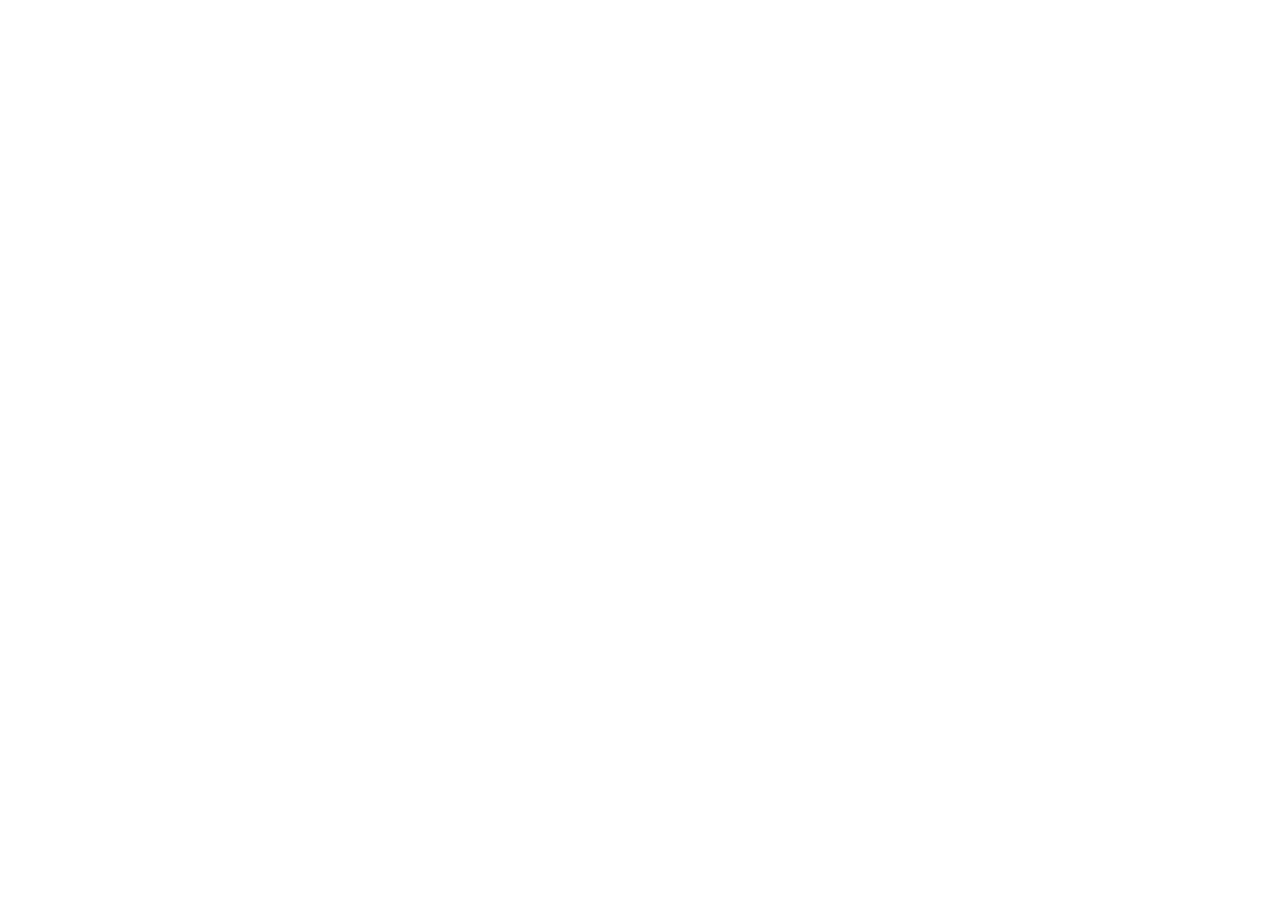
==== commit 84b4379d: "Point API keys and rate limits at the portal Claude-Session: https://claude.ai/code/session_01H26qFm" ====
--- a/api-key/index.html
+++ b/api-key/index.html
@@ -2,367 +2,13 @@
 <html lang="en">
 <head>
 <meta charset="utf-8">
-<meta name="viewport" content="width=device-width, initial-scale=1">
-<title>Get an API key — Vulcx</title>
-<meta name="description" content="Request a free Vulcx API key. You do not need one to start — quote, swap, instructions and price all answer anonymous requests.">
-<link rel="canonical" href="https://vulcx.xyz/api-key/">
-<meta name="robots" content="index, follow">
-
-<meta property="og:type" content="website">
-<meta property="og:site_name" content="Vulcx">
-<meta property="og:url" content="https://vulcx.xyz/api-key/">
-<meta property="og:title" content="Get an API key — Vulcx">
-<meta property="og:description" content="Free during beta. You do not need a key to start.">
-<meta property="og:image" content="https://vulcx.xyz/assets/og.png">
-<meta name="twitter:card" content="summary_large_image">
-<meta name="twitter:site" content="@vulcx_xyz">
-
-<link rel="icon" href="/favicon.ico" sizes="any">
-<link rel="icon" href="/assets/icon-512.png" type="image/png" sizes="512x512">
-<link rel="apple-touch-icon" href="/assets/apple-touch-icon.png">
-
-<link rel="preconnect" href="https://fonts.googleapis.com">
-<link rel="preconnect" href="https://fonts.gstatic.com" crossorigin>
-<link rel="stylesheet" href="https://fonts.googleapis.com/css2?family=Familjen+Grotesk:wght@400;500;600;700&family=Inter:wght@400;500;600&family=IBM+Plex+Mono:wght@400;500&display=swap">
-<link rel="stylesheet" href="/design/tokens.css">
-
-<style>
-  *, *::before, *::after { box-sizing: border-box; }
-
-  body { margin: 0;
-    background: var(--vx-bg);
-    color: var(--vx-fg);
-    font-family: var(--vx-font-ui);
-    font-size: var(--vx-text-body);
-    line-height: 1.6;
-    -webkit-font-smoothing: antialiased;
-    display: flex; flex-direction: column; min-height: 100vh; }
-
-  a { color: var(--vx-fg); text-decoration: none;
-      transition: color var(--vx-dur) var(--vx-ease); }
-  a:hover { color: var(--vx-ember); }
-
-  h1 { font-family: var(--vx-font-display); font-weight: 600;
-       letter-spacing: var(--vx-track-tight); margin: 0;
-       font-size: var(--vx-text-h1); line-height: 0.98;
-       font-stretch: var(--vx-wdth-display); }
-
-  .shell { width: 100%; max-width: 104rem; margin: 0 auto;
-           padding-inline: var(--vx-space-5); }
-
-  /* nav / footer copied from index.html so the pages sit flush */
-  .nav-in { display: flex; align-items: center; justify-content: space-between;
-            gap: var(--vx-space-4); padding-block: var(--vx-space-2); }
-  .brand { display: flex; align-items: center; gap: 0.6rem; }
-  .brand span { font-family: var(--vx-font-mono); font-size: 1.2rem; font-weight: 700;
-                letter-spacing: 0.1em; color: var(--vx-fg); }
-  .nav-links { display: flex; align-items: center; gap: var(--vx-space-4); }
-  .nav-links a { font-family: var(--vx-font-mono); font-size: var(--vx-text-label);
-                 letter-spacing: var(--vx-track-label); text-transform: uppercase;
-                 color: var(--vx-fg-muted); }
-  .nav-links a:hover, .nav-links a[aria-current="page"] { color: var(--vx-fg); }
-
-  .btn { display: inline-flex; align-items: center; justify-content: center; gap: 0.6rem;
-         font-family: var(--vx-font-mono); font-size: var(--vx-text-label); font-weight: 500;
-         letter-spacing: var(--vx-track-label); text-transform: uppercase;
-         border-radius: var(--vx-r-chip); padding: 0.95rem 1.7rem; min-height: 44px;
-         border: 1px solid transparent; cursor: pointer; white-space: nowrap;
-         transition: background-color var(--vx-dur) var(--vx-ease),
-                     border-color var(--vx-dur) var(--vx-ease); }
-  .btn-primary { background: var(--vx-mint); color: var(--vx-fg-invert); box-shadow: var(--vx-mint-glow); }
-  .btn-primary:hover { background: #2A2830; }
-  .btn-primary[disabled] { opacity: 0.55; cursor: default; box-shadow: none; }
-  .btn-ghost { border-color: var(--vx-hairline-firm); color: var(--vx-fg); }
-  .btn-ghost:hover { border-color: var(--vx-ember); color: var(--vx-ember); }
-
-  footer { border-top: 1px solid var(--vx-hairline);
-           padding-block: var(--vx-space-4); margin-top: auto; }
-  .foot-in { display: flex; align-items: center; justify-content: space-between;
-             gap: var(--vx-space-3); flex-wrap: wrap; }
-  .foot-in a, .foot-in span { font-family: var(--vx-font-mono);
-    font-size: var(--vx-text-label); letter-spacing: var(--vx-track-label);
-    text-transform: uppercase; color: var(--vx-fg-muted); }
-  .foot-in a:hover { color: var(--vx-ember); }
-  .foot-links { display: flex; gap: var(--vx-space-3); flex-wrap: wrap; }
-
-  /* ---- page ---- */
-  main { padding-block: var(--vx-space-7) var(--vx-section); }
-  .cols { display: grid; grid-template-columns: minmax(0, 1fr) minmax(0, 1fr);
-          gap: var(--vx-space-7); align-items: start; margin-top: var(--vx-space-5); }
-
-  .lede { max-width: 46rem; margin-top: var(--vx-space-3); color: var(--vx-fg-muted); }
-
-  /* The "you don't need this" panel is deliberately the first thing beside
-     the form. A key wall before the first call loses more integrations than
-     any pricing page does. */
-  .no-key { border: 1px solid var(--vx-hairline); border-radius: var(--vx-r-card);
-            background: var(--vx-bg-raised); padding: var(--vx-space-4); }
-  .no-key h2 { font-family: var(--vx-font-mono); font-size: var(--vx-text-label);
-               letter-spacing: var(--vx-track-label); text-transform: uppercase;
-               color: var(--vx-fg-muted); margin: 0 0 var(--vx-space-2); font-weight: 500; }
-  pre { margin: 0; padding: var(--vx-space-3); overflow-x: auto;
-        background: var(--vx-bg-inset); border-radius: var(--vx-r-chip);
-        font-family: var(--vx-font-mono); font-size: var(--vx-text-label);
-        line-height: 1.7; color: var(--vx-fg-muted); }
-  pre .k { color: var(--vx-accent-2); }
-  .no-key p { font-size: var(--vx-text-label); font-family: var(--vx-font-mono);
-              color: var(--vx-fg-faint); line-height: 1.7; margin: var(--vx-space-3) 0 0; }
-
-  form { display: flex; flex-direction: column; gap: var(--vx-space-3); }
-  /* An explicit display beats the UA stylesheet's [hidden]{display:none},
-     so `form.hidden = true` leaves the form on screen next to the success
-     panel unless this says otherwise. Same reason .msg[hidden] exists. */
-  form[hidden] { display: none; }
-  .field { display: flex; flex-direction: column; gap: 0.5rem; }
-  label { font-family: var(--vx-font-mono); font-size: var(--vx-text-label);
-          letter-spacing: var(--vx-track-label); text-transform: uppercase;
-          color: var(--vx-fg-muted); }
-  label .opt { text-transform: none; letter-spacing: 0; color: var(--vx-fg-faint); }
-
-  input[type="text"], input[type="email"], input[type="url"], select {
-    width: 100%; padding: 0.85rem 1rem; min-height: 44px;
-    background: var(--vx-bg-inset); color: var(--vx-fg);
-    border: 1px solid var(--vx-hairline-firm); border-radius: var(--vx-r-chip);
-    font-family: var(--vx-font-mono); font-size: var(--vx-text-body);
-    transition: border-color var(--vx-dur) var(--vx-ease); }
-  input:focus, select:focus { outline: none; border-color: var(--vx-ember); }
-  input::placeholder { color: var(--vx-fg-faint); }
-  select { appearance: none; cursor: pointer;
-           background-image: linear-gradient(45deg, transparent 50%, var(--vx-fg-muted) 50%),
-                             linear-gradient(135deg, var(--vx-fg-muted) 50%, transparent 50%);
-           background-position: calc(100% - 1.2rem) 55%, calc(100% - 0.85rem) 55%;
-           background-size: 0.4rem 0.4rem, 0.4rem 0.4rem; background-repeat: no-repeat; }
-  select option { background: var(--vx-bg-raised); color: var(--vx-fg); }
-
-  .check { display: flex; align-items: flex-start; gap: 0.7rem; cursor: pointer; }
-  .check input { margin-top: 0.35rem; accent-color: var(--vx-ember); width: 1rem; height: 1rem; }
-  .check span { font-size: var(--vx-text-label); font-family: var(--vx-font-mono);
-                color: var(--vx-fg-muted); line-height: 1.6; text-transform: none;
-                letter-spacing: 0; }
-
-  /* Honeypot: off-screen rather than display:none, which some bots skip. */
-  .hp { position: absolute; left: -9999px; width: 1px; height: 1px;
-        overflow: hidden; }
-
-  .msg { font-family: var(--vx-font-mono); font-size: var(--vx-text-label);
-         line-height: 1.7; padding: var(--vx-space-3);
-         border-radius: var(--vx-r-chip); border: 1px solid var(--vx-hairline-firm); }
-  .msg.err { border-color: var(--vx-danger); color: var(--vx-fg); }
-  .msg.ok  { border-color: var(--vx-success); color: var(--vx-fg); }
-  .msg[hidden] { display: none; }
-
-  .done { border: 1px solid var(--vx-success); border-radius: var(--vx-r-card);
-          background: var(--vx-bg-raised); padding: var(--vx-space-4); }
-  .done h2 { font-family: var(--vx-font-display); font-size: var(--vx-text-h3);
-             margin: 0 0 var(--vx-space-2); }
-  .done p { color: var(--vx-fg-muted); margin: 0 0 var(--vx-space-3); }
-
-  @media (max-width: 860px) {
-    h1 { font-size: 3rem; }
-    .shell { padding-inline: 1.3rem; }
-    .nav-links { display: none; }
-    .cols { grid-template-columns: 1fr; gap: var(--vx-space-5); }
-  }
-  @media (prefers-reduced-motion: reduce) { * { animation: none !important; transition: none !important; } }
-</style>
+<title>API keys moved to the Vulcx portal</title>
+<meta name="robots" content="noindex">
+<link rel="canonical" href="https://portal.vulcx.xyz/">
+<meta http-equiv="refresh" content="0; url=https://portal.vulcx.xyz/">
+<script>location.replace("https://portal.vulcx.xyz/");</script>
 </head>
-<body>
-
-<nav class="nav">
-  <div class="shell nav-in">
-    <a class="brand" href="/">
-      <svg width="24" height="24" viewBox="0 0 24 24" fill="none" aria-hidden="true">
-        <path fill="#E23A00" d="M2.4 3.8 12 21.1 21.6 3.8h-4.8L12 12.5 7.2 3.8Z"/>
-      </svg>
-      <span>VULCX</span>
-    </a>
-    <div class="nav-links">
-      <a href="https://docs.vulcx.xyz">Docs</a>
-      <a href="/#endpoints">Quote API</a>
-      <a href="/#fees">Fees</a>
-      <a href="/api-key/" aria-current="page">API key</a>
-      <a href="/status/">Status</a>
-      <a href="https://github.com/vulcx">GitHub</a>
-    </div>
-    <a class="btn btn-ghost" href="https://docs.vulcx.xyz">Read the docs</a>
-  </div>
-</nav>
-
-<main class="shell">
-  <h1>Get an API key</h1>
-  <p class="lede">Free during beta. Keys are issued by hand while we are small, so tell us
-    enough to know what you are building — you will hear back within a day.</p>
-
-  <div class="cols">
-    <div>
-      <form id="form" novalidate>
-        <div class="field">
-          <label for="email">Email</label>
-          <input id="email" name="email" type="email" required autocomplete="email"
-                 placeholder="you@yourproduct.com">
-        </div>
-
-        <div class="field">
-          <label for="productName">Product</label>
-          <input id="productName" name="productName" type="text" required maxlength="120"
-                 placeholder="What it's called">
-        </div>
-
-        <div class="field">
-          <label for="productUrl">Product URL <span class="opt">— optional</span></label>
-          <input id="productUrl" name="productUrl" type="url" maxlength="300"
-                 placeholder="https://">
-        </div>
-
-        <div class="field">
-          <label for="buildType">What are you building?</label>
-          <select id="buildType" name="buildType" required>
-            <option value="">Choose one…</option>
-            <option value="wallet">A wallet with a swap surface</option>
-            <option value="terminal_bot">A trading terminal or bot</option>
-            <option value="data">A data or analytics product with a trade button</option>
-            <option value="protocol">A protocol that needs routing internally</option>
-            <option value="small_dapp">A dApp, launchpad, or NFT tooling</option>
-            <option value="personal">A personal project, or just trying it out</option>
-          </select>
-        </div>
-
-        <div class="field">
-          <label for="volumeBand">Expected monthly swap volume <span class="opt">— optional</span></label>
-          <select id="volumeBand" name="volumeBand">
-            <option value="">Prefer not to say</option>
-            <option value="under-10k">Under $10k</option>
-            <option value="10k-100k">$10k – $100k</option>
-            <option value="100k-1m">$100k – $1M</option>
-            <option value="over-1m">Over $1M</option>
-          </select>
-        </div>
-
-        <div class="field">
-          <label for="contact">Telegram or X <span class="opt">— optional</span></label>
-          <input id="contact" name="contact" type="text" maxlength="120" placeholder="@handle">
-        </div>
-
-        <label class="check">
-          <input id="needsStream" name="needsStream" type="checkbox">
-          <span>I need the WebSocket quote stream. It is the one endpoint that always
-                requires a key — everything else works without one.</span>
-        </label>
-
-        <div class="hp" aria-hidden="true">
-          <label for="website">Leave this field empty</label>
-          <input id="website" name="website" type="text" tabindex="-1" autocomplete="off">
-        </div>
-
-        <div class="msg err" id="error" role="alert" hidden></div>
-
-        <button class="btn btn-primary" id="submit" type="submit">Request a key</button>
-      </form>
-
-      <div class="done" id="done" hidden>
-        <h2>Request received.</h2>
-        <p id="doneNote">We will email the key within a day. In the meantime the API
-          already works without one — the call on the right runs right now.</p>
-        <a class="btn btn-ghost" href="https://docs.vulcx.xyz/get-started/introduction">Start reading</a>
-      </div>
-    </div>
-
-    <aside class="no-key">
-      <h2>You don't need a key to start</h2>
-      <pre><span class="k">curl</span> "https://api.vulcx.xyz/api/v1/quote\
-?inputMint=So11111111111111111111111111111111111111112\
-&amp;outputMint=uSd2czE61Evaf76RNbq4KPpXnkiL3irdzgLFUMe3NoG\
-&amp;amount=1000000000\
-&amp;swapMode=ExactIn"</pre>
-      <p>Quote, swap, instructions and price all answer anonymous requests at 1 cost
-         unit per second. A key raises that to 100, and is required for the WebSocket
-         stream. Nothing else changes.</p>
-      <p>Prefer to just ask? <a href="https://t.me/vulcxsupport">Telegram</a> still works.</p>
-    </aside>
-  </div>
-</main>
-
-<footer>
-  <div class="shell foot-in">
-    <span>Vulcx · Swap routing for Fogo</span>
-    <div class="foot-links">
-      <a href="/">Home</a>
-      <a href="https://docs.vulcx.xyz">Docs</a>
-      <a href="/status/">Status</a>
-      <a href="https://github.com/vulcx" rel="me">GitHub</a>
-      <a href="https://x.com/vulcx_xyz" rel="me">X</a>
-      <a href="https://t.me/vulcxsupport" rel="me">Telegram</a>
-      <a href="https://fogo.io">Fogo</a>
-    </div>
-  </div>
-</footer>
-
-<script>
-(function () {
-  'use strict';
-
-  var ENDPOINT = 'https://license.vulcx.xyz/key-requests';
-
-  var form   = document.getElementById('form');
-  var errBox = document.getElementById('error');
-  var done   = document.getElementById('done');
-  var submit = document.getElementById('submit');
-
-  function fail(msg) {
-    errBox.textContent = msg;
-    errBox.hidden = false;
-  }
-
-  form.addEventListener('submit', function (e) {
-    e.preventDefault();
-    errBox.hidden = true;
-
-    var payload = {
-      email:       document.getElementById('email').value.trim(),
-      productName: document.getElementById('productName').value.trim(),
-      productUrl:  document.getElementById('productUrl').value.trim(),
-      buildType:   document.getElementById('buildType').value,
-      volumeBand:  document.getElementById('volumeBand').value,
-      contact:     document.getElementById('contact').value.trim(),
-      needsStream: document.getElementById('needsStream').checked,
-      website:     document.getElementById('website').value
-    };
-
-    // Check here too so an obvious miss costs no round trip; the server
-    // validates the same things regardless.
-    if (!payload.email || payload.email.indexOf('@') < 1) {
-      return fail('A valid email is required — it is where the key goes.');
-    }
-    if (!payload.productName) { return fail('Tell us what the product is called.'); }
-    if (!payload.buildType)   { return fail('Pick what you are building.'); }
-
-    submit.disabled = true;
-    submit.textContent = 'Sending…';
-
-    fetch(ENDPOINT, {
-      method: 'POST',
-      headers: { 'Content-Type': 'application/json' },
-      body: JSON.stringify(payload)
-    })
-      .then(function (r) {
-        return r.json().catch(function () { return {}; }).then(function (body) {
-          if (r.ok) { return body; }
-          throw new Error(body.error || ('Request failed (' + r.status + ')'));
-        });
-      })
-      .then(function () {
-        form.hidden = true;
-        done.hidden = false;
-        done.scrollIntoView({ block: 'nearest' });
-      })
-      .catch(function (err) {
-        submit.disabled = false;
-        submit.textContent = 'Request a key';
-        fail(err.message + ' — or just ask on Telegram: t.me/vulcxsupport');
-      });
-  });
-})();
-</script>
-
+<body style="font-family:system-ui,sans-serif;background:#f6f4ef;color:#171614;padding:3rem">
+<p>API keys are now self-serve in the <a href="https://portal.vulcx.xyz/">Vulcx portal</a>. Sign in with Google or GitHub.</p>
 </body>
 </html>
